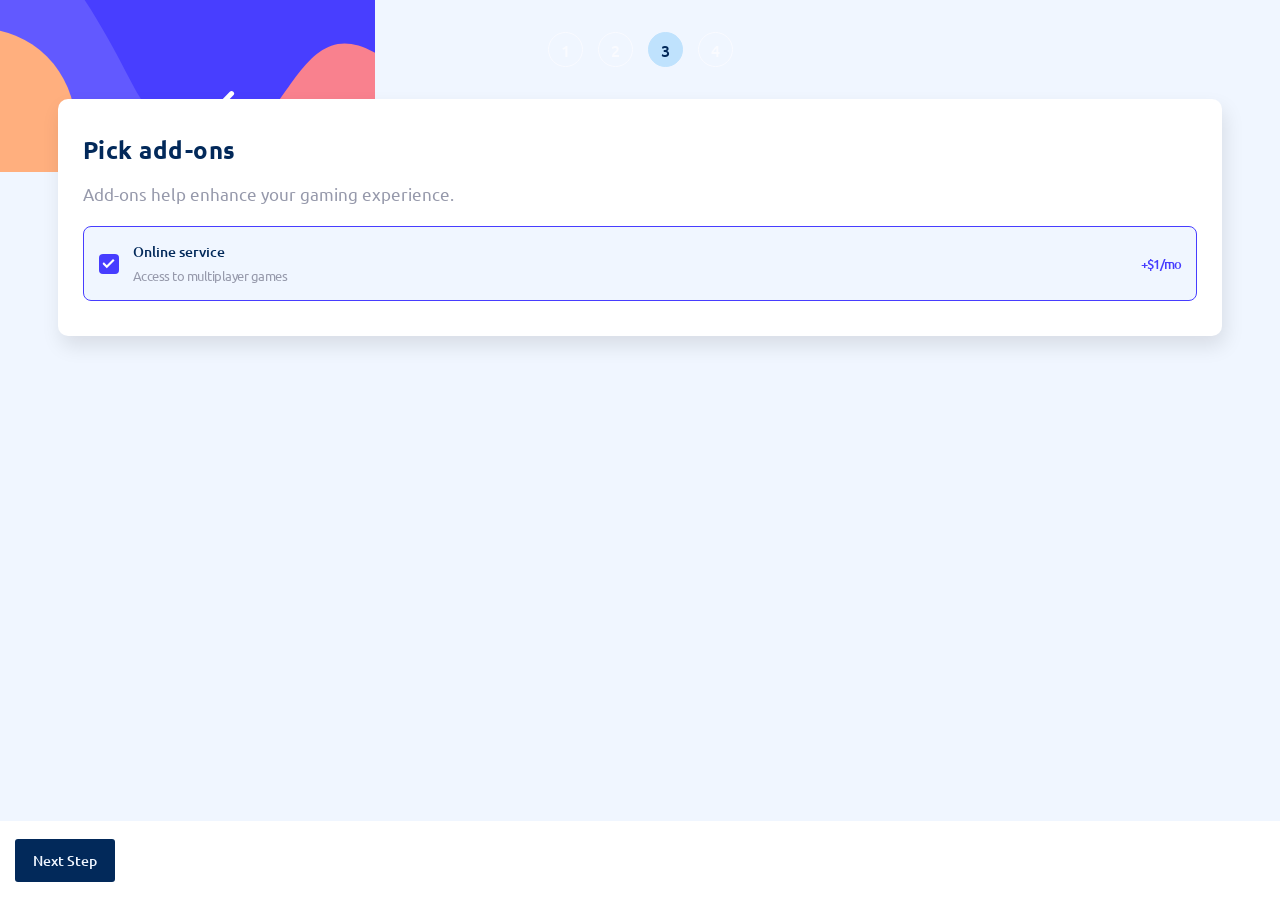
==== pages/add-ons.html @ 276c3a2f "add html pages and styles" ====
<!DOCTYPE html>
<html lang="en">
  <head>
    <meta charset="UTF-8" />
    <meta name="viewport" content="width=device-width, initial-scale=1.0" />
    <link
      rel="icon"
      type="image/png"
      sizes="32x32"
      href="./assets/images/favicon-32x32.png"
    />
    <link rel="preconnect" href="https://fonts.googleapis.com" />
    <link rel="preconnect" href="https://fonts.gstatic.com" crossorigin />
    <link
      href="https://fonts.googleapis.com/css2?family=Inter:wght@400;500;600;700&family=Ubuntu:wght@400;500;700&display=swap"
      rel="stylesheet"
    />
    <link rel="stylesheet" href="../styles/index.css" />
    <link rel="stylesheet" href="../styles/add-ons.css" />
    <title>Multi-step form</title>
    <script defer src="../script.js"></script>
  </head>
  <body>
    <nav class="nav">
      <a href="../personal-info.html" class="nav-btn">1</a>
      <a href="./plan.html" class="nav-btn">2</a>
      <a href="./add-ons.html" class="nav-btn current-page">3</a>
      <a href="./summary.html" class="nav-btn">4</a>
    </nav>
    <main class="main">
      <h1 class="heading-primary">Pick add-ons</h1>
      <h3 class="heading-secondary">
        Add-ons help enhance your gaming experience.
      </h3>
      <form class="form">
        <div class="form-item checked">
          <div class="radio-icon-container">
            <img
              class="radio-icon"
              src="../assets/images/icon-checkmark.svg"
              alt="check mark"
            />
          </div>
          <input
            class="input-radio"
            type="radio"
            name="addOn"
            value="arcade"
            checked
          />
          <label for="addOn" class="input-radio-label">
            <p class="radio-label-name">Online service</p>
            <p class="radio-label-description">Access to multiplayer games</p>
            <p class="radio-label-pricing">+$1/mo</p>
          </label>
        </div>
      </form>
    </main>

    <footer class="footer">
      <a href="./summary.html" class="btn-next">Next Step</a>
    </footer>

    <!-- <div class="attribution">
      Challenge by
      <a href="https://www.frontendmentor.io?ref=challenge" target="_blank"
        >Frontend Mentor</a
      >. Coded by <a href="#">Your Name Here</a>.
    </div> -->
  </body>
</html>
---- styles/index.css ----
/* 
  - Mobile: 375px
  - Desktop: 1440px
*/

/**********************************************/
/* MOBILE-FIRST WORKFLOW */
/* start screen-width: 375px */

/* GENERAL */
* {
  padding: 0;
  margin: 0;
  box-sizing: border-box;
}

:root {
  /* primary heading, input, nav btn hover */
  --marine-blue: hsl(213, 96%, 18%);
  /* pricing, next btn hover */
  --purplish-blue: hsl(243, 100%, 62%);
  /* main components background */
  --pastel-blue: hsl(228, 100%, 84%);
  /* nav hover background */
  --light-blue: hsl(206, 94%, 87%);
  /* input field warning */
  --strawberry-red: hsl(354, 84%, 57%);

  /* secondary heading, placeholder */
  --cool-gray: hsl(231, 11%, 63%);
  /* input box border */
  --light-gray: hsl(229, 24%, 87%);

  /* body background */
  --magnolia: hsl(217, 100%, 97%);
  /* nav btn */
  --alabaster: hsl(231, 100%, 99%);
  /* main, footer background */
  --white: hsl(0, 0%, 100%);

  --regular-weight: 400;
  --medium-weight: 500;
  --bold-weight: 700;
}

html {
  height: 100%;

  font-family: "Ubuntu", sans-serif;
  font-size: 1rem;
  font-weight: var(--regular-weight);
}

body {
  min-height: 100%;

  background-color: var(--magnolia);
  background-image: url(../assets/images/bg-sidebar-mobile.svg);
  background-repeat: no-repeat;
}

/* NAVIGATION */
.nav {
  display: flex;
  align-items: center;
  justify-content: center;
  gap: 15px;

  padding-block: 32px;
}

.nav-btn:link,
.nav-btn:visited {
  display: flex;
  align-items: center;
  justify-content: center;

  width: 35px;
  height: 35px;
  border: 1px solid var(--alabaster);
  border-radius: 100px;

  text-decoration: none;
  font-weight: var(--medium-weight);
  color: var(--alabaster);
  background-color: transparent;

  transition: all 0.2s;
}

.nav-btn:hover,
.nav-btn:active {
  color: var(--marine-blue);
  border: 1px solid var(--light-blue);
  background-color: var(--light-blue);
}

.nav-btn.current-page {
  color: var(--marine-blue);
  border: 1px solid var(--light-blue);
  background-color: var(--light-blue);
}

/* MAIN */
.main {
  display: flex;
  flex-direction: column;

  width: 91vw;
  background-color: var(--white);
  border-radius: 10px;
  box-shadow: 3px 10px 20px rgba(0, 0, 0, 0.1);

  padding: 35px 25px;
  margin: 0 auto;
}

.heading-primary {
  font-size: 1.5rem;
  font-weight: var(--bold-weight);
  color: var(--marine-blue);
  letter-spacing: 0.5px;
}

.heading-secondary {
  font-size: 1.05rem;
  font-weight: var(--regular-weight);
  color: var(--cool-gray);
  line-height: 1.5;

  margin-top: 15px;
}

/* FORM */
.form {
  display: flex;
  flex-direction: column;
  justify-content: center;
  gap: 15px;

  margin-top: 20px;
}

.form-item {
  display: flex;
  flex-direction: column;
  justify-content: center;
  gap: 4px;
}

.input-label {
  font-size: 0.8rem;
  color: var(--marine-blue);
}

.input {
  padding-block: 12px;
  border: 1px solid var(--light-gray);
  border-radius: 5px;

  font-family: inherit;
  font-size: inherit;
  font-weight: var(--medium-weight);
  color: var(--marine-blue);
  text-indent: 15px;
}

.input::placeholder {
  font-family: inherit;
  font-size: inherit;
  font-weight: var(--medium-weight);
  color: var(--cool-gray);
}

/* FOOTER */
.footer {
  position: absolute;
  bottom: 0;
  left: 0;

  display: flex;
  align-items: center;
  justify-content: flex-end;

  width: 100vw;
  background-color: var(--white);

  padding: 18px 15px;
}

.btn-next:link,
.btn-next:visited {
  display: inline-block;

  text-decoration: none;
  text-transform: capitalize;
  font-size: 0.9rem;
  font-weight: var(--medium-weight);
  color: var(--magnolia);
  background-color: var(--marine-blue);
  border-radius: 3px;

  padding: 12px 18px;
  transition: all 0.2s;
  cursor: pointer;
}

.btn-next:hover,
.btn-next:active {
  background-color: var(--purplish-blue);
}

/**********************************************/
/*
  ATTRIBUTE
  
    <style>
      .attribution {
        font-size: 11px;
        text-align: center;
      }
      .attribution a {
        color: hsl(228, 45%, 44%);
      }
    </style> 
*/
---- styles/add-ons.css ----
/* FORM */
.form-item {
  flex-direction: row;
  align-items: center;
  justify-content: space-between;

  border: 1px solid var(--light-gray);
  border-radius: 8px;

  padding: 15px;
}

.form-item.checked {
  background-color: var(--magnolia);
  border: 1px solid var(--purplish-blue);
}

.radio-icon-container {
  display: flex;
  align-items: center;
  justify-content: center;

  width: 20px;
  height: 20px;
  border: 1px solid var(--light-gray);
  border-radius: 4px;
}

.radio-icon {
  width: 20px;
  height: 20px;
  background-color: var(--purplish-blue);
  border-radius: 4px;

  padding: 3.5px;
}

.input-radio {
  position: fixed;
  opacity: 0;
  width: 0;
}

.input-radio-label {
  display: grid;
  grid-template-rows: 1fr 1fr;
  grid-template-columns: 1fr auto;
  align-items: center;
  row-gap: 5px;

  flex: 1;
  margin-left: 10px;
}

.radio-label-name {
  font-size: 0.9rem;
  font-weight: var(--medium-weight);
  color: var(--marine-blue);
}

.radio-label-description {
  grid-column: 1 / 2;
  font-size: 0.8rem;
  color: var(--cool-gray);
  letter-spacing: -0.5px;
}

.radio-label-pricing {
  grid-row: 1 / -1;
  grid-column: 2 / 3;

  font-size: 0.8rem;
  font-weight: var(--medium-weight);
  color: var(--purplish-blue);
  letter-spacing: -0.75px;
}

/* TOGGLE PRICING */
.plan-period {
  display: flex;
  align-items: center;
  justify-content: center;
  gap: 20px;

  background-color: var(--magnolia);
  border-radius: 8px;

  padding: 5px;
  margin-top: 30px;
}

.plan-period button {
  background-color: transparent;
  border: none;
  font-family: "Ubuntu", sans-serif;
  font-size: 0.9rem;
  font-weight: var(--medium-weight);
  color: var(--cool-gray);
  cursor: pointer;
}

.btn-monthly:link,
.btn-monthly:visited,
.btn-yearly:link,
.btn-yearly:visited {
  transition: all 0.2s;
}

.btn-monthly:hover,
.btn-monthly:active,
.btn-yearly:hover,
.btn-yearly:active {
  color: var(--purplish-blue);
}

.btn-toggle {
  display: flex;
  align-items: center;
  justify-content: center;
}

.toggle-icon {
  width: 40px;
}

/* FOOTER */
.footer {
  justify-content: space-between;
}

.btn-back:link,
.btn-back:visited {
  display: inline-block;

  text-decoration: none;
  text-transform: capitalize;
  font-size: 0.9rem;
  font-weight: var(--medium-weight);
  color: var(--cool-gray);
  transition: all 0.2s;
  cursor: pointer;
}

.btn-back:hover,
.btn-back:active {
  color: var(--marine-blue);
}
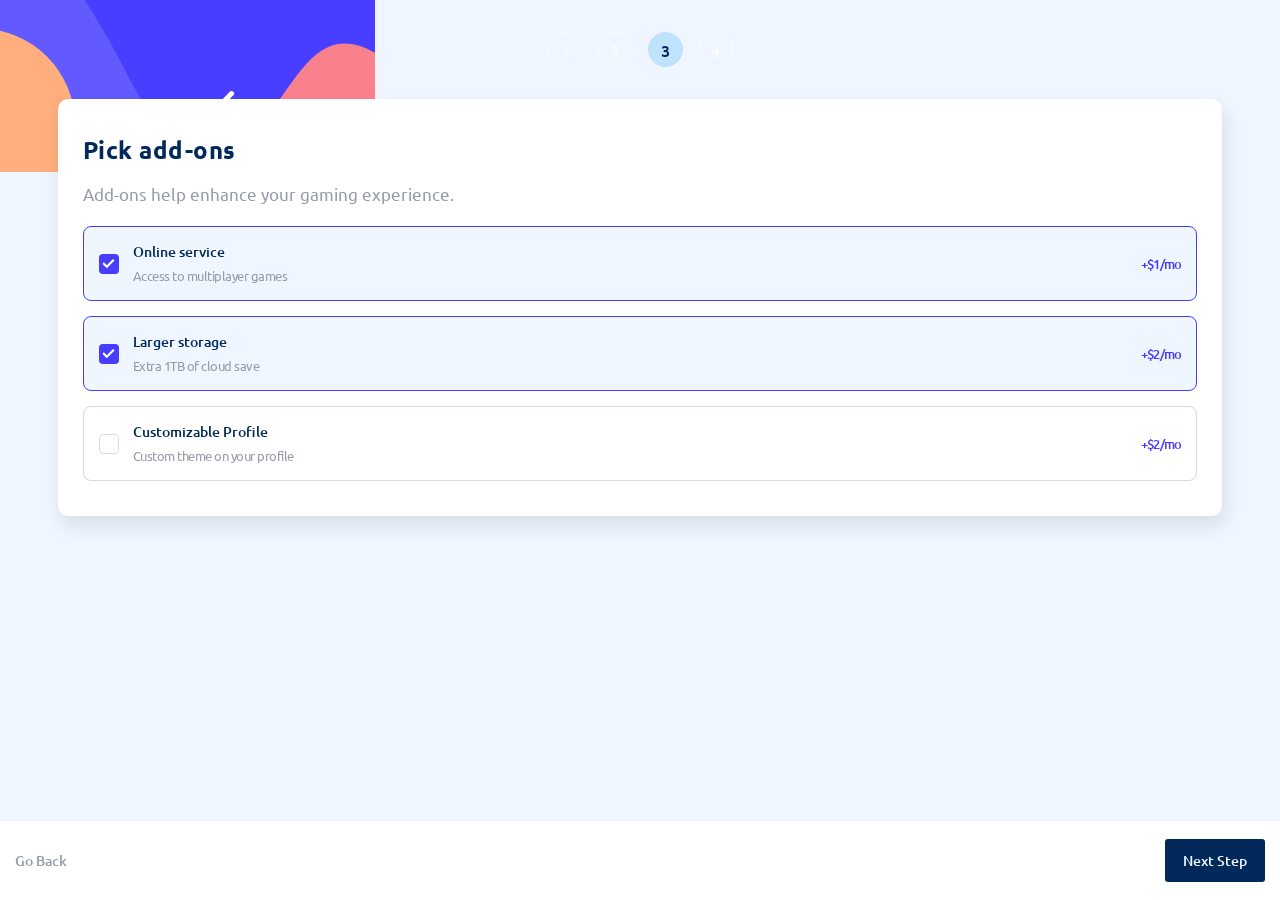
==== commit 531c9f3b: "finish base styling" ====
--- a/pages/add-ons.html
+++ b/pages/add-ons.html
@@ -22,7 +22,7 @@
   </head>
   <body>
     <nav class="nav">
-      <a href="../personal-info.html" class="nav-btn">1</a>
+      <a href="../index.html" class="nav-btn">1</a>
       <a href="./plan.html" class="nav-btn">2</a>
       <a href="./add-ons.html" class="nav-btn current-page">3</a>
       <a href="./summary.html" class="nav-btn">4</a>
@@ -36,6 +36,48 @@
         <div class="form-item checked">
           <div class="radio-icon-container">
             <img
+              class="radio-icon checked"
+              src="../assets/images/icon-checkmark.svg"
+              alt="check mark"
+            />
+          </div>
+          <input
+            class="input-radio"
+            type="radio"
+            name="addOn"
+            value="online-service"
+            checked
+          />
+          <label for="addOn" class="input-radio-label">
+            <p class="radio-label-name">Online service</p>
+            <p class="radio-label-description">Access to multiplayer games</p>
+            <p class="radio-label-pricing">+$1/mo</p>
+          </label>
+        </div>
+        <div class="form-item checked">
+          <div class="radio-icon-container">
+            <img
+              class="radio-icon checked"
+              src="../assets/images/icon-checkmark.svg"
+              alt="check mark"
+            />
+          </div>
+          <input
+            class="input-radio"
+            type="radio"
+            name="addOn"
+            value="larger-storage"
+            checked
+          />
+          <label for="addOn" class="input-radio-label">
+            <p class="radio-label-name">Larger storage</p>
+            <p class="radio-label-description">Extra 1TB of cloud save</p>
+            <p class="radio-label-pricing">+$2/mo</p>
+          </label>
+        </div>
+        <div class="form-item">
+          <div class="radio-icon-container">
+            <img
               class="radio-icon"
               src="../assets/images/icon-checkmark.svg"
               alt="check mark"
@@ -45,19 +87,19 @@
             class="input-radio"
             type="radio"
             name="addOn"
-            value="arcade"
-            checked
+            value="custom-profile"
           />
           <label for="addOn" class="input-radio-label">
-            <p class="radio-label-name">Online service</p>
-            <p class="radio-label-description">Access to multiplayer games</p>
-            <p class="radio-label-pricing">+$1/mo</p>
+            <p class="radio-label-name">Customizable Profile</p>
+            <p class="radio-label-description">Custom theme on your profile</p>
+            <p class="radio-label-pricing">+$2/mo</p>
           </label>
         </div>
       </form>
     </main>
 
     <footer class="footer">
+      <a href="./plan.html" class="btn-back">Go Back</a>
       <a href="./summary.html" class="btn-next">Next Step</a>
     </footer>
 
--- a/styles/index.css
+++ b/styles/index.css
@@ -149,8 +149,23 @@
 }
 
 .input-label {
+  position: relative;
+  display: flex;
+  align-items: center;
+  justify-content: space-between;
+
   font-size: 0.8rem;
   color: var(--marine-blue);
+}
+
+/* input hint */
+.input-label .input-hint {
+  position: absolute;
+  top: 0;
+  right: 0;
+
+  font-weight: var(--bold-weight);
+  color: var(--strawberry-red);
 }
 
 .input {
@@ -163,6 +178,10 @@
   font-weight: var(--medium-weight);
   color: var(--marine-blue);
   text-indent: 15px;
+}
+
+.input.invalid {
+  border: 1px solid var(--strawberry-red);
 }
 
 .input::placeholder {
--- a/styles/add-ons.css
+++ b/styles/add-ons.css
@@ -27,12 +27,18 @@
 }
 
 .radio-icon {
+  display: none;
+
   width: 20px;
   height: 20px;
   background-color: var(--purplish-blue);
   border-radius: 4px;
 
   padding: 3.5px;
+}
+
+.radio-icon.checked {
+  display: inline-block;
 }
 
 .input-radio {
